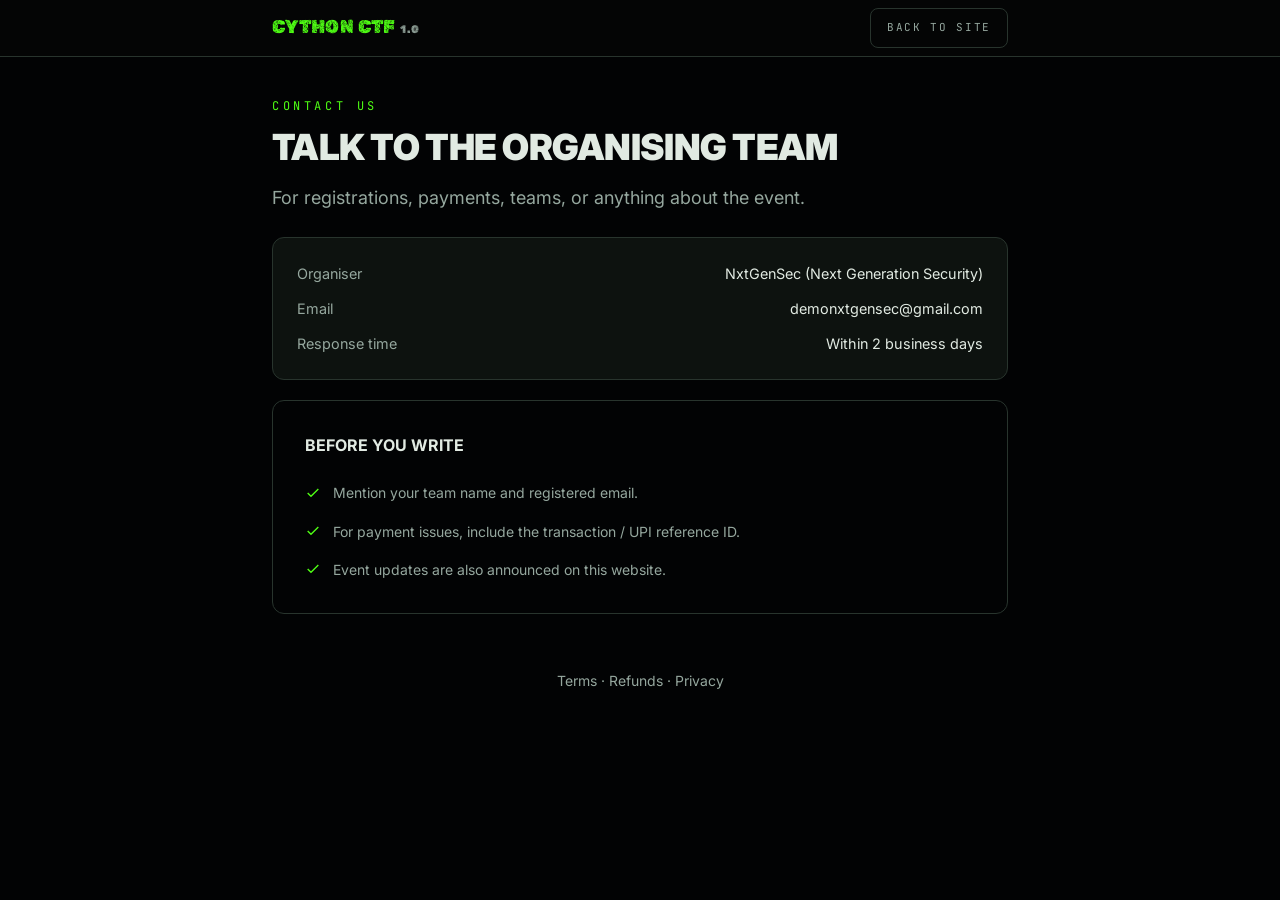
==== contact.html @ 72db6dfa "compliance: policy pages, entry pass with INR pricing slot, footer and registration links" ====
<!DOCTYPE html>
<html lang="en">
<head>
<meta charset="utf-8">
<meta name="viewport" content="width=device-width, initial-scale=1.0">
<title>Contact Us — CYTHON CTF | NxtGenSec</title>
<meta name="description" content="Contact the CYTHON CTF organising team at NxtGenSec.">
<link rel="stylesheet" href="styles.css">
<link rel="preconnect" href="https://fonts.googleapis.com">
<link rel="preconnect" href="https://fonts.gstatic.com" crossorigin>
<link href="https://fonts.googleapis.com/css2?family=Inter:wght@400;500;600;700;800;900&family=JetBrains+Mono:wght@400;500;600;700&family=Rubik+Distressed&family=Caveat:wght@500;600;700&display=swap" rel="stylesheet">
</head>
<body>
<header class="reg-header"><div class="reg-header-inner">
<a class="logo logo-inline" href="index.html"><span class="logo-main" style="font-size:1.15rem">CYTHON CTF</span><sub class="logo-sub">1.0</sub></a>
<a class="back-link" href="index.html">Back to site</a>
</div></header>
<main class="reg-main">
<p class="mono-label">Contact Us</p>
<h2 class="h2" style="margin-top:.75rem">Talk to the organising team</h2>
<p class="sub">For registrations, payments, teams, or anything about the event.</p>
<div class="summary">
<dl>
<div><dt>Organiser</dt><dd>NxtGenSec (Next Generation Security)</dd></div>
<div><dt>Email</dt><dd>demonxtgensec@gmail.com</dd></div>
<div><dt>Response time</dt><dd>Within 2 business days</dd></div>
</dl>
</div>
<div class="brief" style="margin-top:1.25rem">
<h3 style="margin:0;font-size:1rem;text-transform:uppercase">Before you write</h3>
<ul class="check-list">
<li><svg width="16" height="16" viewBox="0 0 24 24" fill="none" stroke="currentColor" stroke-width="2"><path d="M20 6 9 17l-5-5"/></svg><span>Mention your team name and registered email.</span></li>
<li><svg width="16" height="16" viewBox="0 0 24 24" fill="none" stroke="currentColor" stroke-width="2"><path d="M20 6 9 17l-5-5"/></svg><span>For payment issues, include the transaction / UPI reference ID.</span></li>
<li><svg width="16" height="16" viewBox="0 0 24 24" fill="none" stroke="currentColor" stroke-width="2"><path d="M20 6 9 17l-5-5"/></svg><span>Event updates are also announced on this website.</span></li>
</ul>
</div>
<p class="note"><a href="terms.html">Terms</a> · <a href="refunds.html">Refunds</a> · <a href="privacy.html">Privacy</a></p>
</main>
</body>
</html>
---- styles.css ----
:root{
  --background:120 14% 2%;
  --foreground:127 17% 90%;
  --card:140 16% 6%;
  --card-foreground:127 17% 90%;
  --popover:140 16% 6%;
  --primary:105 100% 54%;
  --primary-foreground:120 30% 4%;
  --secondary:140 12% 10%;
  --muted:140 12% 9%;
  --muted-foreground:148 9% 62%;
  --accent:140 14% 10%;
  --border:143 13% 18%;
  --input:143 13% 18%;
  --ring:105 100% 54%;
  --radius:.75rem;
  --font-heading:"Inter",ui-sans-serif,system-ui,sans-serif;
  --font-body:"Inter",ui-sans-serif,system-ui,sans-serif;
  --font-display:"Rubik Distressed","Inter",ui-sans-serif,sans-serif;
  --font-hand:"Caveat",cursive;
  --font-mono:"JetBrains Mono",ui-monospace,Menlo,Monaco,Consolas,monospace;
}
*{box-sizing:border-box}
html{scroll-behavior:smooth}
:focus-visible{outline:2px solid hsl(var(--primary));outline-offset:3px}
a,button{-webkit-tap-highlight-color:transparent}
body{
  margin:0;
  overflow-x:clip;
  font-family:var(--font-body);
  background:#020304;
  color:hsl(var(--foreground));
  line-height:1.6;
  -webkit-font-smoothing:antialiased;
}
.bg-static{position:fixed;inset:0;z-index:0;pointer-events:none;background:url("bg.png") center 18%/min(840px,115vw) no-repeat,radial-gradient(circle 320px at 50% 26%,rgba(57,255,20,.09),transparent 70%);opacity:.14}
body>header,body>main,body>footer{position:relative;z-index:1}
a{color:inherit;text-decoration:none}
.font-display{font-family:var(--font-display)}
.font-heading{font-family:var(--font-heading)}
.font-hand{font-family:var(--font-hand)}
.font-mono{font-family:var(--font-mono)}
.text-primary{color:hsl(var(--primary))}
.text-foreground{color:hsl(var(--foreground))}
.text-muted-foreground{color:hsl(var(--muted-foreground))}
.bg-background{background:hsl(var(--background))}
.bg-card{background:#0D120F}
.border-border{border-color:hsl(var(--border))}
.bg-primary{background:hsl(var(--primary))}
.container{max-width:72rem;margin:0 auto;padding-left:1rem;padding-right:1rem}
@media(min-width:640px){.container{padding-left:1.5rem;padding-right:1.5rem}}
/* Header */
.site-header{
  position:sticky;top:0;z-index:50;
  border-bottom:1px solid hsl(var(--border));
  background:rgba(5,7,6,.85);
  backdrop-filter:blur(12px);
}
.header-inner{
  max-width:72rem;margin:0 auto;height:3.5rem;
  display:grid;grid-template-columns:auto 1fr auto;align-items:center;
  padding:0 1rem;
}
@media(min-width:640px){.header-inner{padding:0 1.5rem}}
.logo{display:inline-flex;align-items:baseline;gap:.375rem}
.logo-inline{align-items:baseline;gap:.3rem}
.logo-sub{font-family:var(--font-display);font-size:.68rem;letter-spacing:.08em;color:hsl(var(--muted-foreground))}
.logo-stacked{flex-direction:column;align-items:flex-start;gap:1px;line-height:1.15}
.logo-line{display:inline-flex;align-items:center;gap:.375rem}
.logo-ver{font-family:var(--font-mono);font-size:9px;letter-spacing:.32em;color:hsl(var(--muted-foreground))}
.logo-main{font-family:var(--font-display);font-size:1.5rem;line-height:1;letter-spacing:.02em;color:hsl(var(--primary))}
.logo-badge{border:1px solid hsla(105,100%,54%,.4);border-radius:.25rem;padding:.15rem .4rem;font-family:var(--font-mono);font-size:9px;font-weight:700;letter-spacing:.25em}
.ver-badge{display:none;border:1px solid hsl(var(--border));border-radius:.25rem;padding:.15rem .4rem;font-family:var(--font-mono);font-size:9px;letter-spacing:.2em;color:hsl(var(--muted-foreground))}
@media(min-width:640px){.ver-badge{display:inline-block}}
.nav-primary{display:none;align-items:center;justify-content:center;gap:1.75rem}
@media(min-width:768px){.nav-primary{display:flex}}
.nav-primary a{font-family:var(--font-mono);font-size:11px;text-transform:uppercase;letter-spacing:.2em;color:hsl(var(--muted-foreground))}
.nav-primary a:hover{color:hsl(var(--primary))}
@media(max-width:1100px) and (min-width:768px){.nav-primary{gap:1rem}.nav-primary a{font-size:10px;letter-spacing:.12em}.btn-primary{padding:0 .75rem}}
@media(max-width:400px){.header-inner{padding:0 .75rem}.logo-main{font-size:1.2rem}}
.btn{display:inline-flex;align-items:center;justify-content:center;gap:.5rem;border-radius:.5rem;font-family:var(--font-mono);font-weight:700;text-transform:uppercase;letter-spacing:.2em;cursor:pointer;border:0}
.btn-primary{background:hsl(var(--primary));color:#04140a;height:2.5rem;padding:0 1rem;font-size:11px}
.btn-primary:hover{background:#54ff3c}
.btn-lg{height:3rem;padding:0 1.75rem;font-size:12px}
.btn-outline{border:1px solid hsla(105,100%,54%,.5);color:hsl(var(--primary));height:3rem;padding:0 1.75rem;font-size:12px;background:transparent}
.btn-outline:hover{border-color:hsl(var(--primary));background:hsla(105,100%,54%,.1)}
.btn-shine{position:relative;overflow:hidden}
.btn-shine::after{content:"";position:absolute;top:0;left:-60%;width:40%;height:100%;background:linear-gradient(100deg,transparent,rgba(255,255,255,.5),transparent);transform:skewX(-20deg);animation:shine 3.5s infinite}
@keyframes shine{0%{left:-60%}60%,100%{left:130%}}
.mobile-toggle{display:inline-flex;height:2.5rem;width:2.5rem;align-items:center;justify-content:center;border-radius:.5rem;border:1px solid hsl(var(--border));background:transparent;color:hsl(var(--foreground));cursor:pointer}
@media(min-width:768px){.mobile-toggle{display:none}}
.mobile-nav{display:none;border-top:1px solid hsl(var(--border));padding:1rem;background:#050706}
.mobile-nav.open{display:block}
@media(min-width:768px){.mobile-nav{display:none!important}}
.mobile-nav a{display:block;padding:.65rem 0;font-family:var(--font-mono);font-size:12px;text-transform:uppercase;letter-spacing:.2em;color:hsl(var(--muted-foreground))}
.mobile-nav a.cta{color:#04140a;background:hsl(var(--primary));text-align:center;border-radius:.5rem;margin-top:.5rem;font-weight:700}
/* Hero */
.hero{position:relative;overflow:hidden;text-align:center}
.hero-inner{position:relative;max-width:56rem;margin:0 auto;padding:3.5rem 1rem 6rem}
@media(min-width:768px){.hero-inner{padding-top:5rem}}
.hand{font-family:var(--font-hand);font-size:1.5rem;line-height:1;color:hsl(var(--primary))}
.pill{display:inline-flex;align-items:center;gap:.625rem;border:1px solid hsl(var(--border));background:#0D120F;border-radius:9999px;padding:.5rem 1rem;margin-top:1.25rem}
.dot{height:.5rem;width:.5rem;border-radius:9999px;background:hsl(var(--primary));animation:pulse 2s infinite}
@keyframes pulse{0%,100%{opacity:1}50%{opacity:.4}}
.pill span:last-child{font-family:var(--font-mono);font-size:11px;letter-spacing:.25em;text-transform:uppercase}
.h1{margin:1.75rem 0 0;font-family:var(--font-heading);font-weight:900;text-transform:uppercase;line-height:1.05;letter-spacing:-.02em;font-size:2.25rem}
@media(min-width:640px){.h1{font-size:3rem}}
@media(min-width:1024px){.h1{font-size:3.75rem}}
.h1 .accent{color:hsl(var(--primary))}
.lead{max-width:32rem;margin:1.5rem auto 0;font-size:1.125rem;color:hsl(var(--muted-foreground))}
.hero-cta{margin-top:2.25rem;display:flex;flex-wrap:wrap;justify-content:center;gap:1rem}
.claim{display:inline-block;transform:rotate(-2deg);margin-top:1.25rem;font-family:var(--font-hand);font-size:1.5rem;color:hsla(105,100%,54%,.8)}
.powered{margin-top:2.25rem;font-family:var(--font-mono);font-size:11px;letter-spacing:.25em;text-transform:uppercase;color:hsl(var(--muted-foreground))}


.scanline{position:relative;margin:0 auto;width:100%;max-width:32rem;border-radius:1rem;overflow:hidden;border:1px solid hsl(var(--border));background:#070b09}
.scanline::after{content:"";position:absolute;inset:0;pointer-events:none;background:repeating-linear-gradient(0deg,transparent 0 3px,rgba(0,0,0,.18) 3px 4px)}
.scanline img{display:block;width:100%;height:auto;object-fit:contain}
.float-slow{animation:floaty 6s ease-in-out infinite}
@keyframes floaty{0%,100%{transform:translateY(0)}50%{transform:translateY(-10px)}}
/* Sections */
.section{padding:6rem 0}
.section-dark{background:transparent;border:0}
.eyebrow{font-family:var(--font-hand);font-size:1.5rem;line-height:1;color:hsl(var(--primary));margin:0 0 .5rem}
.h2{margin:0;font-family:var(--font-heading);font-weight:900;text-transform:uppercase;letter-spacing:-.02em;line-height:1.1;font-size:1.875rem}
@media(min-width:640px){.h2{font-size:2.25rem}}
.center{max-width:42rem;margin:0 auto 3rem;text-align:center}
.sub{margin:1rem 0 0;font-size:1.125rem;color:hsl(var(--muted-foreground))}
.grid-4{display:grid;gap:1.25rem}
@media(min-width:640px){.grid-4{grid-template-columns:repeat(2,1fr)}}
@media(min-width:1024px){.grid-4{grid-template-columns:repeat(4,1fr)}}
.grid-3{display:grid;gap:1.25rem}
@media(min-width:640px){.grid-3{grid-template-columns:repeat(2,1fr)}}
@media(min-width:1024px){.grid-3{grid-template-columns:repeat(3,1fr)}}
.card{background:transparent;border:1px solid hsl(var(--border));border-radius:.75rem;padding:1.5rem;height:100%;transition:border-color .2s}
.card:hover{border-color:hsla(105,100%,54%,.5)}
.card .num{font-family:var(--font-mono);font-size:11px;color:hsl(var(--muted-foreground))}
.card h3{margin:1rem 0 0;font-family:var(--font-heading);font-size:1.125rem;font-weight:700;text-transform:uppercase;letter-spacing:-.01em}
.card p{margin:.5rem 0 0;font-size:.875rem;color:hsl(var(--muted-foreground))}
.icon{color:hsl(var(--primary));margin-top:1rem}
.corner-frame{position:relative}
.about-grid{display:grid;gap:3rem}
@media(min-width:1024px){.about-grid{grid-template-columns:1fr 1fr;align-items:center}}
.mono-label{font-family:var(--font-mono);font-size:12px;letter-spacing:.3em;text-transform:uppercase;color:hsl(var(--primary));margin:0 0 .75rem}
.about-grid p.body{font-size:1.125rem;color:hsl(var(--muted-foreground))}
.about-grid p.body2{color:hsl(var(--muted-foreground))}
.brief{background:transparent;border:1px solid hsl(var(--border));border-radius:.75rem;padding:1.5rem}
@media(min-width:640px){.brief{padding:2rem}}
.brief dl{margin:1.5rem 0 0;display:block}
.brief dl>div{padding:1rem 0;border-top:1px solid hsl(var(--border))}
.brief dl>div:first-child{padding-top:0;border-top:0}
.brief dl>div:last-child{padding-bottom:0}
.brief dt{font-family:var(--font-mono);font-size:11px;letter-spacing:.2em;text-transform:uppercase;color:hsl(var(--muted-foreground))}
.brief dd{margin:.375rem 0 0;font-size:.95rem;font-weight:500}
.cat-top{display:flex;align-items:center;justify-content:space-between}
.cat-icon{display:flex;height:2.75rem;width:2.75rem;align-items:center;justify-content:center;border-radius:.5rem;border:1px solid hsla(105,100%,54%,.3);background:hsla(105,100%,54%,.05);color:hsl(var(--primary))}
.cat-path{font-family:var(--font-mono);font-size:10px;letter-spacing:.25em;text-transform:uppercase;color:hsl(var(--muted-foreground))}
/* Steps */
.steps{list-style:none;margin:0;padding:0;display:grid;gap:2.5rem}
@media(min-width:768px){.steps{grid-template-columns:repeat(4,1fr);gap:1.25rem}}
.step-num{font-family:var(--font-mono);font-size:2.25rem;font-weight:700;color:hsla(105,100%,54%,.25)}
.step-line{margin-top:1rem;height:1px;width:3rem;background:hsla(105,100%,54%,.4)}
.steps h3{margin:1.25rem 0 0;font-family:var(--font-heading);font-size:1.125rem;font-weight:700;text-transform:uppercase}
.steps p{margin:.5rem 0 0;font-size:.875rem;color:hsl(var(--muted-foreground))}
.info-box{display:flex;gap:.75rem;align-items:flex-start;margin-top:3.5rem;padding:1.25rem;background:transparent;border:1px solid hsl(var(--border));border-radius:.75rem}
.info-box p{margin:0;font-size:.875rem;color:hsl(var(--muted-foreground))}
.info-box svg{flex-shrink:0;color:hsl(var(--primary));margin-top:.1rem}
/* Rules */
.rules-grid{display:grid;gap:1.25rem}
@media(min-width:1024px){.rules-grid{grid-template-columns:3fr 2fr}}
.rules-list{list-style:none;margin:1.5rem 0 0;padding:0;display:grid;gap:1rem}
.rules-list li{display:flex;gap:.75rem;font-size:.875rem;color:hsl(var(--muted-foreground))}
.rules-list .n{flex-shrink:0;font-family:var(--font-mono);font-size:12px;color:hsla(105,100%,54%,.8)}
.check-list{list-style:none;margin:1.5rem 0 0;padding:0;display:grid;gap:1rem}
.check-list li{display:flex;gap:.75rem;font-size:.875rem;color:hsl(var(--muted-foreground))}
.check-list svg{flex-shrink:0;color:hsl(var(--primary));margin-top:.15rem}
.fine{margin-top:1.5rem;font-size:.875rem;color:hsl(var(--muted-foreground))}
/* FAQ */
.faq-wrap{max-width:48rem;margin:0 auto}
.faq-box{background:transparent;border:1px solid hsl(var(--border));border-radius:.75rem;padding:.5rem}
@media(min-width:640px){.faq-box{padding:1rem}}
.faq-item{border-bottom:1px solid hsl(var(--border))}
.faq-item:last-child{border-bottom:0}
.faq-q{width:100%;display:flex;align-items:center;justify-content:space-between;gap:1rem;padding:1rem .75rem;background:transparent;border:0;cursor:pointer;text-align:left;font-family:var(--font-heading);font-size:.875rem;font-weight:600;letter-spacing:.04em;text-transform:uppercase;color:hsl(var(--foreground))}
@media(min-width:640px){.faq-q{font-size:1rem}}
.faq-q:hover{color:hsl(var(--primary))}
.faq-a{max-height:0;overflow:hidden;transition:max-height .25s ease}
.faq-a p{margin:0;padding:0 .75rem 1.25rem;font-size:.9rem;color:hsl(var(--muted-foreground))}
.faq-item.open .faq-a{max-height:300px}
.faq-item.open .chev{transform:rotate(180deg)}
.chev{transition:transform .2s;flex-shrink:0;color:hsl(var(--muted-foreground))}
/* CTA */
.cta-sec{position:relative;overflow:hidden;text-align:center}

.cta-inner{position:relative;max-width:48rem;margin:0 auto;padding:6rem 1rem}
/* Footer */
footer{border-top:1px solid hsl(var(--border));background:transparent}
.foot-grid{max-width:72rem;margin:0 auto;padding:3.5rem 1rem;display:grid;gap:2.5rem}
@media(min-width:768px){.foot-grid{grid-template-columns:repeat(3,1fr);padding-left:1.5rem;padding-right:1.5rem}}
.foot-grid p.desc{margin:1rem 0 0;max-width:20rem;font-size:.875rem;color:hsl(var(--muted-foreground))}
.foot-grid h4{margin:0;font-family:var(--font-mono);font-size:11px;letter-spacing:.25em;text-transform:uppercase}
.foot-grid ul{list-style:none;margin:1rem 0 0;padding:0;display:grid;gap:.625rem}
.foot-grid ul a{font-size:.875rem;color:hsl(var(--muted-foreground))}
.foot-grid ul a:hover{color:hsl(var(--primary))}
.copy{border-top:1px solid hsl(var(--border));padding:1.5rem;text-align:center;font-family:var(--font-mono);font-size:11px;letter-spacing:.25em;text-transform:uppercase;color:hsl(var(--muted-foreground))}
/* Reveal */
.reveal{opacity:0;transform:translateY(24px);transition:opacity .6s ease,transform .6s ease}
.reveal.visible{opacity:1;transform:none}
/* Register */
.reg-header{border-bottom:1px solid hsl(var(--border));background:rgba(5,7,6,.85);backdrop-filter:blur(12px);position:sticky;top:0;z-index:40}
.reg-header-inner{max-width:48rem;margin:0 auto;height:3.5rem;display:flex;align-items:center;justify-content:space-between;padding:0 1rem}
.back-link{display:inline-flex;align-items:center;gap:.5rem;height:2.5rem;padding:0 1rem;border:1px solid hsl(var(--border));border-radius:.5rem;font-family:var(--font-mono);font-size:11px;letter-spacing:.15em;text-transform:uppercase;color:hsl(var(--muted-foreground))}
.back-link:hover{border-color:hsla(105,100%,54%,.5);color:hsl(var(--primary))}
.reg-main{max-width:48rem;margin:0 auto;padding:2.5rem 1rem 5rem;width:100%}
.stepper{list-style:none;margin:0;padding:0;display:flex;gap:.5rem;align-items:center}
.stepper li{flex:1;display:flex;align-items:center;gap:.5rem}
.step-dot{display:flex;height:2rem;width:2rem;flex-shrink:0;align-items:center;justify-content:center;border-radius:9999px;border:1px solid hsl(var(--border));font-family:var(--font-mono);font-size:12px;color:hsl(var(--muted-foreground))}
.stepper li.active .step-dot{border-color:hsl(var(--primary));background:hsl(var(--primary));color:#04140a;font-weight:700}
.stepper li.done .step-dot{border-color:hsl(var(--primary));color:hsl(var(--primary))}
.step-name{display:none;font-family:var(--font-mono);font-size:11px;letter-spacing:.2em;text-transform:uppercase;color:hsl(var(--muted-foreground))}
@media(min-width:640px){.step-name{display:block}}
.stepper li.active .step-name{color:hsl(var(--primary))}
.step-bar{height:1px;flex:1;background:hsl(var(--border))}
.reg-card{margin-top:2.5rem}
.reg-card h2{margin:.75rem 0 0;font-family:var(--font-heading);font-size:1.5rem;font-weight:900;text-transform:uppercase;letter-spacing:-.01em}
@media(min-width:640px){.reg-card h2{font-size:1.875rem}}
.reg-card>p{color:hsl(var(--muted-foreground))}
fieldset{border:0;margin:2rem 0 0;padding:0}
legend{margin-bottom:.75rem;font-family:var(--font-mono);font-size:11px;letter-spacing:.2em;text-transform:uppercase;color:hsl(var(--muted-foreground))}
.opt-grid{display:grid;gap:.75rem}
@media(min-width:640px){.opt-grid{grid-template-columns:1fr 1fr}}
.opt{display:flex;gap:.75rem;align-items:flex-start;border:1px solid hsl(var(--border));border-radius:.75rem;padding:1rem;cursor:pointer;transition:border-color .15s}
.opt:hover{border-color:hsla(105,100%,54%,.4)}
.opt.selected{border-color:hsl(var(--primary));background:hsla(105,100%,54%,.06)}
.opt input{margin-top:.15rem;accent-color:#39FF14;height:1rem;width:1rem}
.opt b{display:block;font-size:.875rem}
.opt small{display:block;margin-top:.25rem;font-size:.875rem;color:hsl(var(--muted-foreground));line-height:1.4}
.field{margin-top:1.25rem}
.field label{display:block;margin-bottom:.5rem;font-family:var(--font-mono);font-size:11px;letter-spacing:.2em;text-transform:uppercase;color:hsl(var(--muted-foreground))}
.field label i{font-style:normal;color:hsl(var(--primary));margin-left:.25rem}
.field input,.field select,.field textarea{width:100%;height:3rem;border-radius:.5rem;border:1px solid hsl(var(--border));background:#0D120F;padding:0 1rem;font-size:1rem;color:hsl(var(--foreground))}
.field textarea{height:auto;padding:.75rem 1rem;min-height:5rem}
.field input::placeholder{color:hsla(148,9%,62%,.5)}
.field input:focus,.field select:focus{border-color:hsl(var(--primary));outline:none;box-shadow:0 0 0 1px hsla(105,100%,54%,.5)}
.two{display:grid;gap:1.25rem}
@media(min-width:640px){.two{grid-template-columns:1fr 1fr}}
.err{margin:.4rem 0 0;font-size:.8rem;color:#ff6b7a;display:none}
.err.show{display:block}
.reg-actions{margin-top:2.5rem;display:flex;gap:1rem;flex-wrap:wrap}
.btn-secondary{background:transparent;border:1px solid hsl(var(--border));color:hsl(var(--foreground));height:3rem;padding:0 1.5rem;font-size:12px}
.btn-secondary:hover{border-color:hsl(var(--primary))}
.note{margin-top:3.5rem;text-align:center;font-size:.875rem;color:hsl(var(--muted-foreground))}
.summary{background:#0D120F;border:1px solid hsl(var(--border));border-radius:.75rem;padding:1.5rem;margin-top:1.5rem}
.summary dl{margin:0;display:grid;gap:.75rem}
.summary div{display:flex;justify-content:space-between;gap:1rem;font-size:.9rem}
.summary dt{color:hsl(var(--muted-foreground))}
.success{display:flex;height:4rem;width:4rem;align-items:center;justify-content:center;border-radius:9999px;background:hsla(105,100%,54%,.12);border:1px solid hsla(105,100%,54%,.4);color:hsl(var(--primary));margin-top:1rem}
.sr-only{position:absolute;width:1px;height:1px;overflow:hidden;clip:rect(0,0,0,0)}
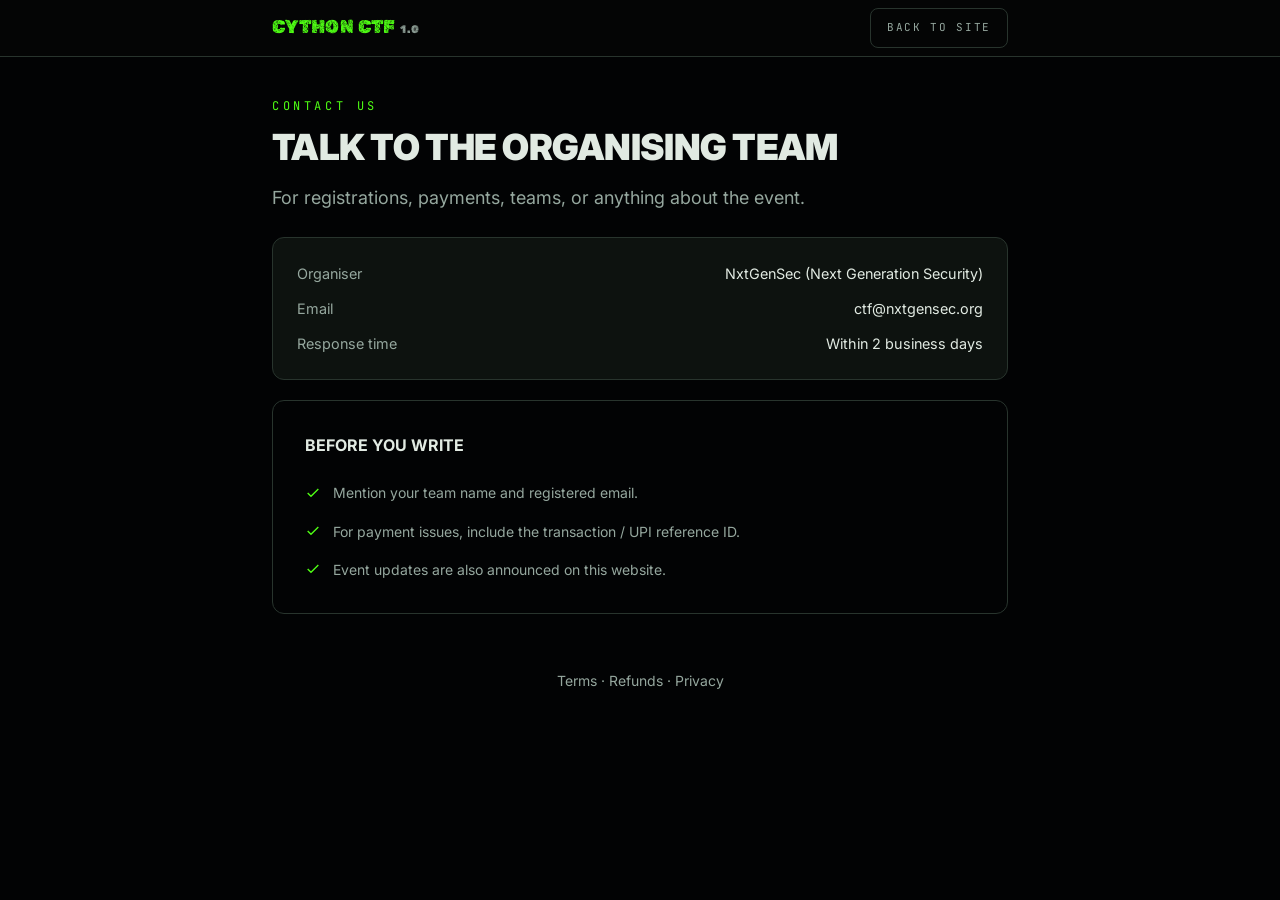
==== commit 87e3d19d: "contact: switch all policy emails to ctf@nxtgensec.org" ====
--- a/contact.html
+++ b/contact.html
@@ -22,7 +22,7 @@
 <div class="summary">
 <dl>
 <div><dt>Organiser</dt><dd>NxtGenSec (Next Generation Security)</dd></div>
-<div><dt>Email</dt><dd>demonxtgensec@gmail.com</dd></div>
+<div><dt>Email</dt><dd>ctf@nxtgensec.org</dd></div>
 <div><dt>Response time</dt><dd>Within 2 business days</dd></div>
 </dl>
 </div>
